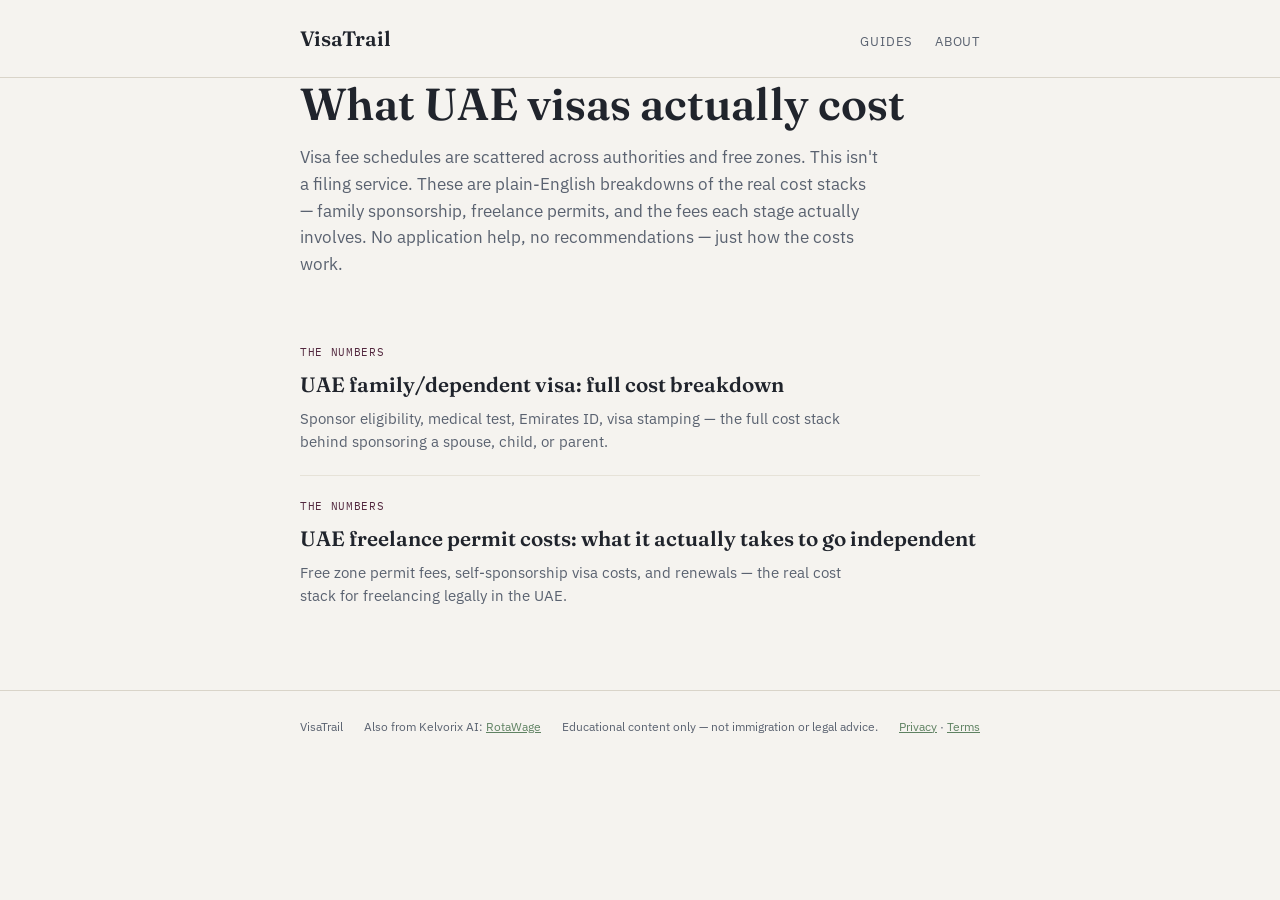
==== index.html @ 676ada63 "Create index.html" ====
<!doctype html>
<html lang="en">
<head>
<script async src="https://pagead2.googlesyndication.com/pagead/js/adsbygoogle.js?client=ca-pub-6051499531677717" crossorigin="anonymous"></script>
<meta charset="utf-8">
<meta name="viewport" content="width=device-width, initial-scale=1">
<title>VisaTrail — what UAE visas actually cost</title>
<meta name="description" content="Plain-English, data-driven breakdowns of what UAE visas actually cost — family sponsorship, freelance permits, and the fee stacks behind each one.">
<link rel="canonical" href="https://kelvorixai.github.io/visatrail/">
<meta property="og:title" content="VisaTrail — what UAE visas actually cost">
<meta property="og:description" content="Plain-English, data-driven breakdowns of UAE visa cost structures.">
<meta property="og:type" content="website">
<meta property="og:url" content="https://kelvorixai.github.io/visatrail/">
<link rel="preconnect" href="https://fonts.googleapis.com">
<link rel="preconnect" href="https://fonts.gstatic.com" crossorigin>
<link href="https://fonts.googleapis.com/css2?family=Fraunces:opsz,wght@9..144,500;9..144,600&family=IBM+Plex+Sans:wght@400;500;600&family=IBM+Plex+Mono:wght@400;500&display=swap" rel="stylesheet">
<link rel="stylesheet" href="style.css">
</head>
<body>

<header class="site">
  <div class="wrap">
    <a class="brand" href="index.html">VisaTrail</a>
    <nav class="site">
      <a href="index.html">Guides</a>
      <a href="about.html">About</a>
    </nav>
  </div>
</header>

<main class="wrap">
  <div class="hero">
    <h1>What UAE visas actually cost</h1>
    <p>Visa fee schedules are scattered across authorities and free zones. This isn't a filing service. These are plain-English breakdowns of the real cost stacks — family sponsorship, freelance permits, and the fees each stage actually involves. No application help, no recommendations — just how the costs work.</p>
  </div>

  <div class="post-list">

    <div class="post-card">
      <span class="tag">The Numbers</span>
      <a class="title" href="articles/uae-family-dependent-visa-cost-breakdown.html">UAE family/dependent visa: full cost breakdown</a>
      <p>Sponsor eligibility, medical test, Emirates ID, visa stamping — the full cost stack behind sponsoring a spouse, child, or parent.</p>
    </div>

    <div class="post-card">
      <span class="tag">The Numbers</span>
      <a class="title" href="articles/uae-freelance-permit-costs.html">UAE freelance permit costs: what it actually takes to go independent</a>
      <p>Free zone permit fees, self-sponsorship visa costs, and renewals — the real cost stack for freelancing legally in the UAE.</p>
    </div>

  </div>
</main>

<footer class="site">
  <div class="wrap">
    <span>VisaTrail</span>
    <span>Also from Kelvorix AI: <a href="https://kelvorixai.github.io/">RotaWage</a></span>
    <span>Educational content only — not immigration or legal advice.</span>
    <span><a href="privacy.html">Privacy</a> · <a href="terms.html">Terms</a></span>
  </div>
</footer>

</body>
</html>
---- style.css ----
:root{
  --ink:#20242c;
  --ink-soft:#5a6270;
  --paper:#f5f3ef;
  --paper-raised:#ece7dd;
  --plum:#6b3450;
  --plum-strong:#52273e;
  --sage:#4c6b4e;
  --sage-soft:#5f8262;
  --line:#d9d4c9;
  --line-soft:#e6e2d8;
}
@media (prefers-color-scheme: dark){
  :root{
    --ink:#e8e6e0;
    --ink-soft:#a8adb8;
    --paper:#14171d;
    --paper-raised:#1c212b;
    --plum:#d98fb3;
    --plum-strong:#e8a8c8;
    --sage:#8fc092;
    --sage-soft:#7ab080;
    --line:#2c3038;
    --line-soft:#22262e;
  }
}
*{box-sizing:border-box;}
html{ text-size-adjust:100%; }
body{
  margin:0;
  background:var(--paper);
  color:var(--ink);
  font-family:"IBM Plex Sans", ui-sans-serif, system-ui, sans-serif;
  line-height:1.6;
}
a{ color:var(--sage-soft); }
h1,h2,h3{ font-family:"Fraunces", Georgia, serif; font-weight:600; text-wrap:balance; line-height:1.15; }
.wrap{ max-width:720px; margin:0 auto; padding:0 20px; }

header.site{ border-bottom:1px solid var(--line); padding-block:22px; }
header.site .wrap{ display:flex; align-items:baseline; justify-content:space-between; flex-wrap:wrap; gap:10px; }
.brand{ font-family:"Fraunces", serif; font-weight:600; font-size:1.3rem; text-decoration:none; color:var(--ink); }
nav.site a{ font-size:13px; text-transform:uppercase; letter-spacing:.06em; color:var(--ink-soft); text-decoration:none; margin-left:18px; }
nav.site a:hover{ color:var(--sage-soft); }

main{ padding-block:48px; }

.hero h1{ font-size:clamp(2rem,5vw,2.8rem); margin:0 0 14px; }
.hero p{ color:var(--ink-soft); max-width:58ch; font-size:1.05rem; margin:0; }

.post-list{ margin-top:44px; display:flex; flex-direction:column; }
.post-card{ padding-block:22px; border-top:1px solid var(--line-soft); display:flex; flex-direction:column; gap:6px; }
.post-card:first-child{ border-top:none; }
.post-card .tag{ font-family:"IBM Plex Mono", monospace; font-size:11px; text-transform:uppercase; letter-spacing:.06em; color:var(--plum-strong); }
.post-card a.title{ font-family:"Fraunces", serif; font-size:1.3rem; font-weight:600; color:var(--ink); text-decoration:none; }
.post-card a.title:hover{ color:var(--sage-soft); }
.post-card p{ margin:0; color:var(--ink-soft); font-size:14.5px; max-width:62ch; }

article.post header.meta{ margin-bottom:8px; }
article.post .tag{ font-family:"IBM Plex Mono", monospace; font-size:11px; text-transform:uppercase; letter-spacing:.06em; color:var(--plum-strong); }
article.post h1{ font-size:clamp(1.8rem,4.5vw,2.5rem); margin:10px 0 8px; }
article.post .dek{ color:var(--ink-soft); font-size:1.05rem; max-width:60ch; margin:0 0 34px; }
article.post .content{ max-width:68ch; font-size:16px; }
article.post .content h2{ font-size:1.3rem; margin:36px 0 12px; }
article.post .content p{ margin:0 0 18px; }
article.post .content ul,article.post .content ol{ margin:0 0 18px; padding-left:22px; }
article.post .content li{ margin-bottom:8px; }
article.post .content table{ width:100%; border-collapse:collapse; margin:0 0 24px; font-size:14.5px; }
article.post .content th{ text-align:left; font-size:11px; text-transform:uppercase; letter-spacing:.05em; color:var(--ink-soft); font-weight:500; padding:0 12px 8px 0; border-bottom:1px solid var(--line); }
article.post .content td{ padding:10px 12px 10px 0; border-bottom:1px solid var(--line-soft); vertical-align:top; }

.disclaimer{ margin-top:40px; padding:16px 18px; background:var(--paper-raised); border-left:3px solid var(--plum); font-size:13px; color:var(--ink-soft); }

footer.site{ border-top:1px solid var(--line); margin-top:60px; padding-block:26px; }
footer.site .wrap{ display:flex; justify-content:space-between; flex-wrap:wrap; gap:10px; font-size:12px; color:var(--ink-soft); }

@media (max-width:480px){
  nav.site a{ margin-left:12px; }
}
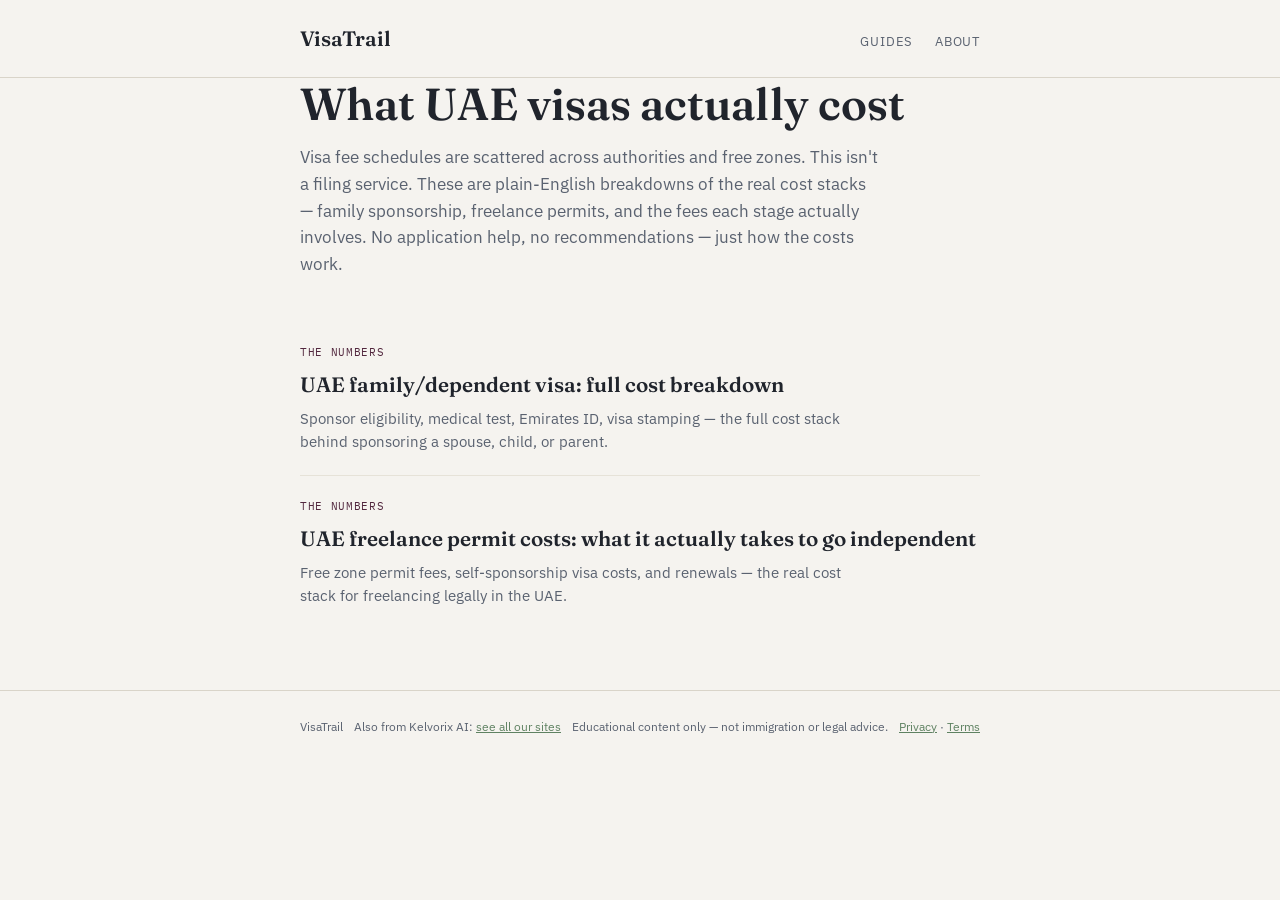
==== commit 800d5b69: "Update index.html" ====
--- a/index.html
+++ b/index.html
@@ -54,7 +54,7 @@
 <footer class="site">
   <div class="wrap">
     <span>VisaTrail</span>
-    <span>Also from Kelvorix AI: <a href="https://kelvorixai.github.io/">RotaWage</a></span>
+    <span>Also from Kelvorix AI: <a href="https://kelvorixai.github.io/">see all our sites</a></span>
     <span>Educational content only — not immigration or legal advice.</span>
     <span><a href="privacy.html">Privacy</a> · <a href="terms.html">Terms</a></span>
   </div>
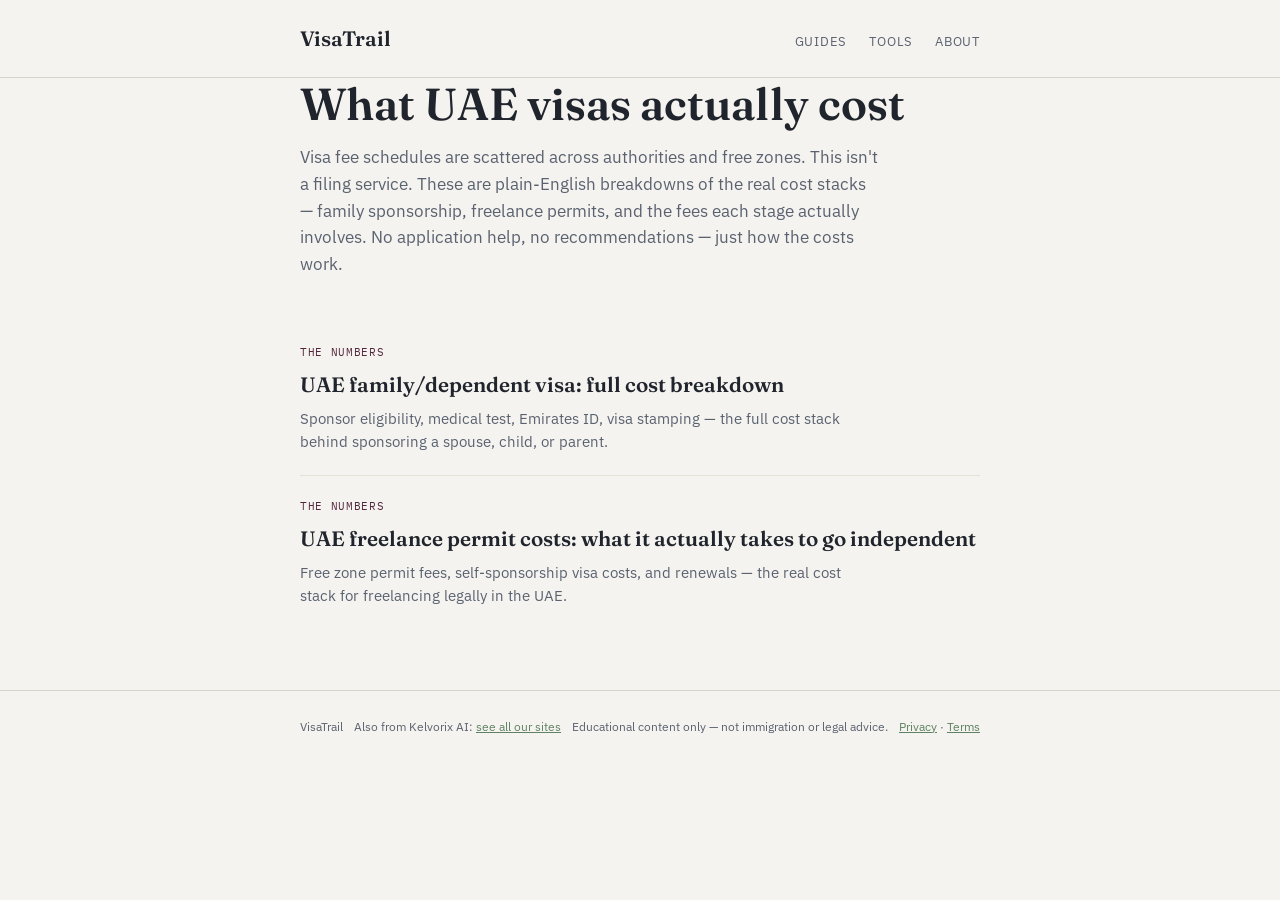
==== commit b1f45c92: "Update index.html" ====
--- a/index.html
+++ b/index.html
@@ -23,6 +23,7 @@
     <a class="brand" href="index.html">VisaTrail</a>
     <nav class="site">
       <a href="index.html">Guides</a>
+      <a href="tools/index.html">Tools</a>
       <a href="about.html">About</a>
     </nav>
   </div>
@@ -62,4 +63,3 @@
 
 </body>
 </html>
-
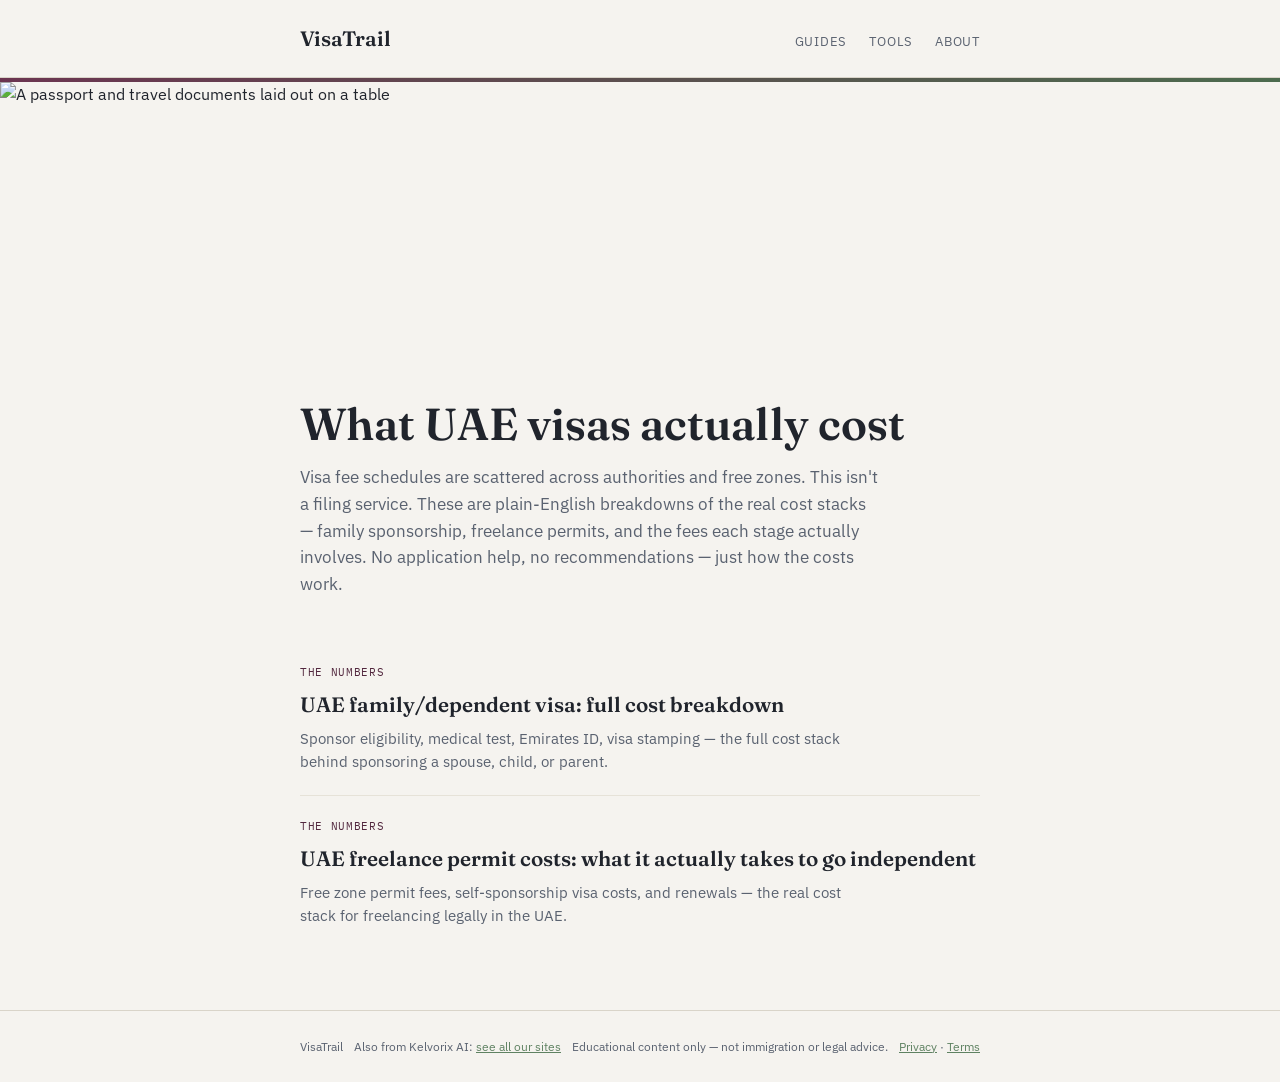
==== commit 3c6248ac: "Add hero photo banner to homepage" ====
--- a/index.html
+++ b/index.html
@@ -15,6 +15,33 @@
 <link rel="preconnect" href="https://fonts.gstatic.com" crossorigin>
 <link href="https://fonts.googleapis.com/css2?family=Fraunces:opsz,wght@9..144,500;9..144,600&family=IBM+Plex+Sans:wght@400;500;600&family=IBM+Plex+Mono:wght@400;500&display=swap" rel="stylesheet">
 <link rel="stylesheet" href="style.css">
+<style>
+  .hero-photo{
+    position:relative;
+    width:100vw;
+    margin-left:calc(50% - 50vw);
+    height:320px;
+    overflow:hidden;
+  }
+  .hero-photo-bar{
+    height:4px;
+    background:linear-gradient(90deg, var(--plum), var(--sage));
+  }
+  .hero-photo img{
+    width:100%; height:100%;
+    object-fit:cover;
+    display:block;
+  }
+  .hero-photo::after{
+    content:"";
+    position:absolute; left:0; right:0; bottom:0; height:65%;
+    background:linear-gradient(to bottom, transparent, var(--paper));
+    pointer-events:none;
+  }
+  @media (max-width:600px){
+    .hero-photo{ height:200px; }
+  }
+</style>
 </head>
 <body>
 
@@ -28,6 +55,10 @@
     </nav>
   </div>
 </header>
+<div class="hero-photo">
+  <div class="hero-photo-bar"></div>
+  <img src="https://images.unsplash.com/photo-1581553673739-c4906b5d0de8?auto=format&fit=crop&w=1600&q=70" alt="A passport and travel documents laid out on a table" loading="eager">
+</div>
 
 <main class="wrap">
   <div class="hero">
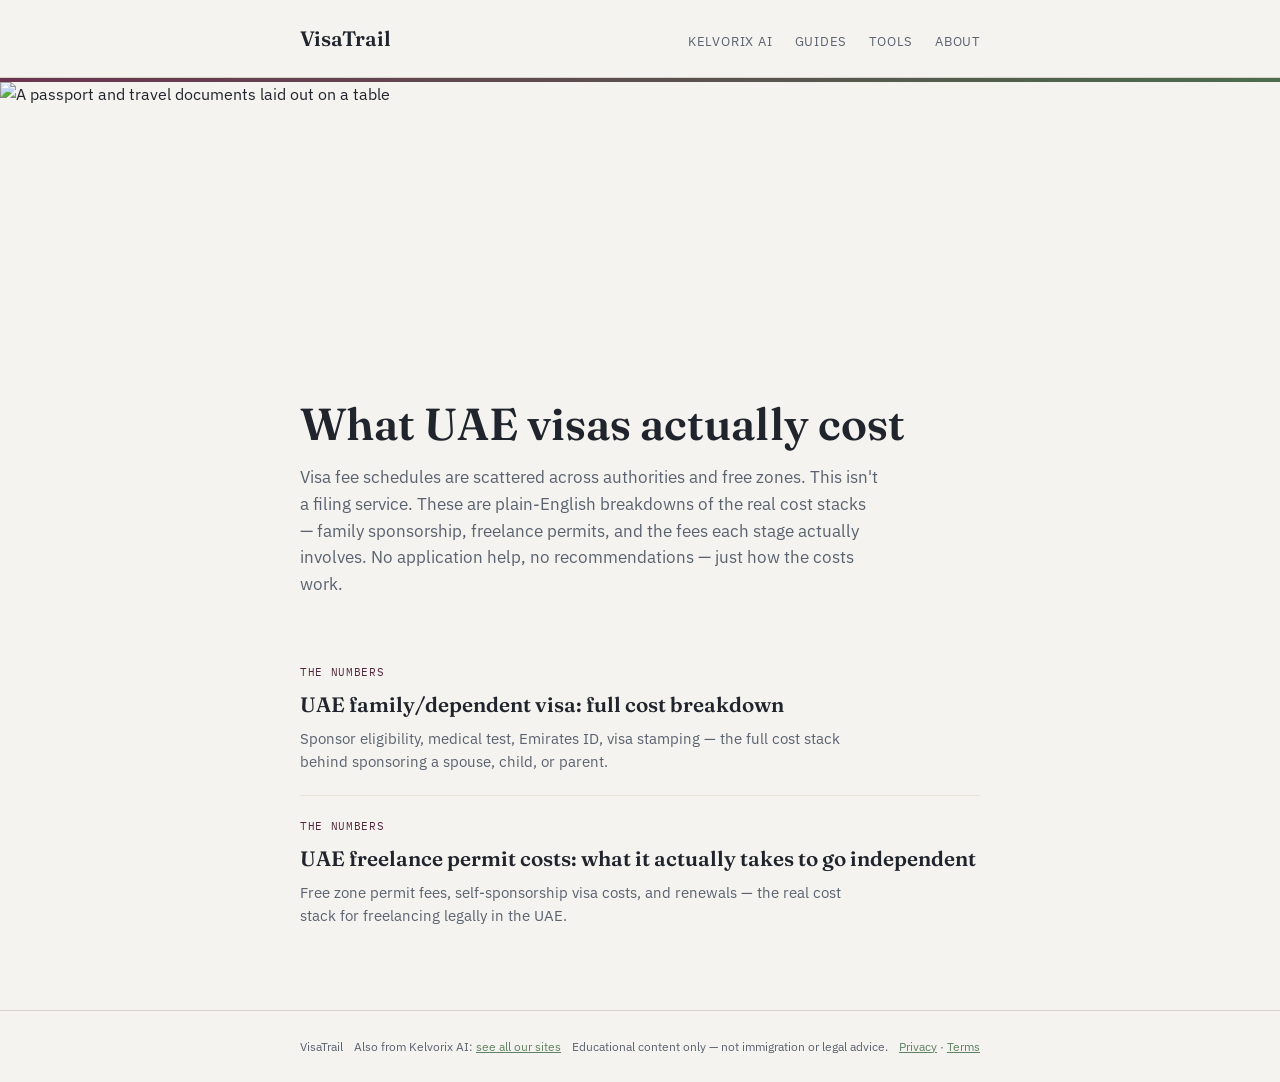
==== commit c84b07d6: "Add Kelvorix AI nav link back to the hub on every page" ====
--- a/index.html
+++ b/index.html
@@ -49,6 +49,7 @@
   <div class="wrap">
     <a class="brand" href="index.html">VisaTrail</a>
     <nav class="site">
+      <a href="https://kelvorixai.github.io/">Kelvorix AI</a>
       <a href="index.html">Guides</a>
       <a href="tools/index.html">Tools</a>
       <a href="about.html">About</a>
